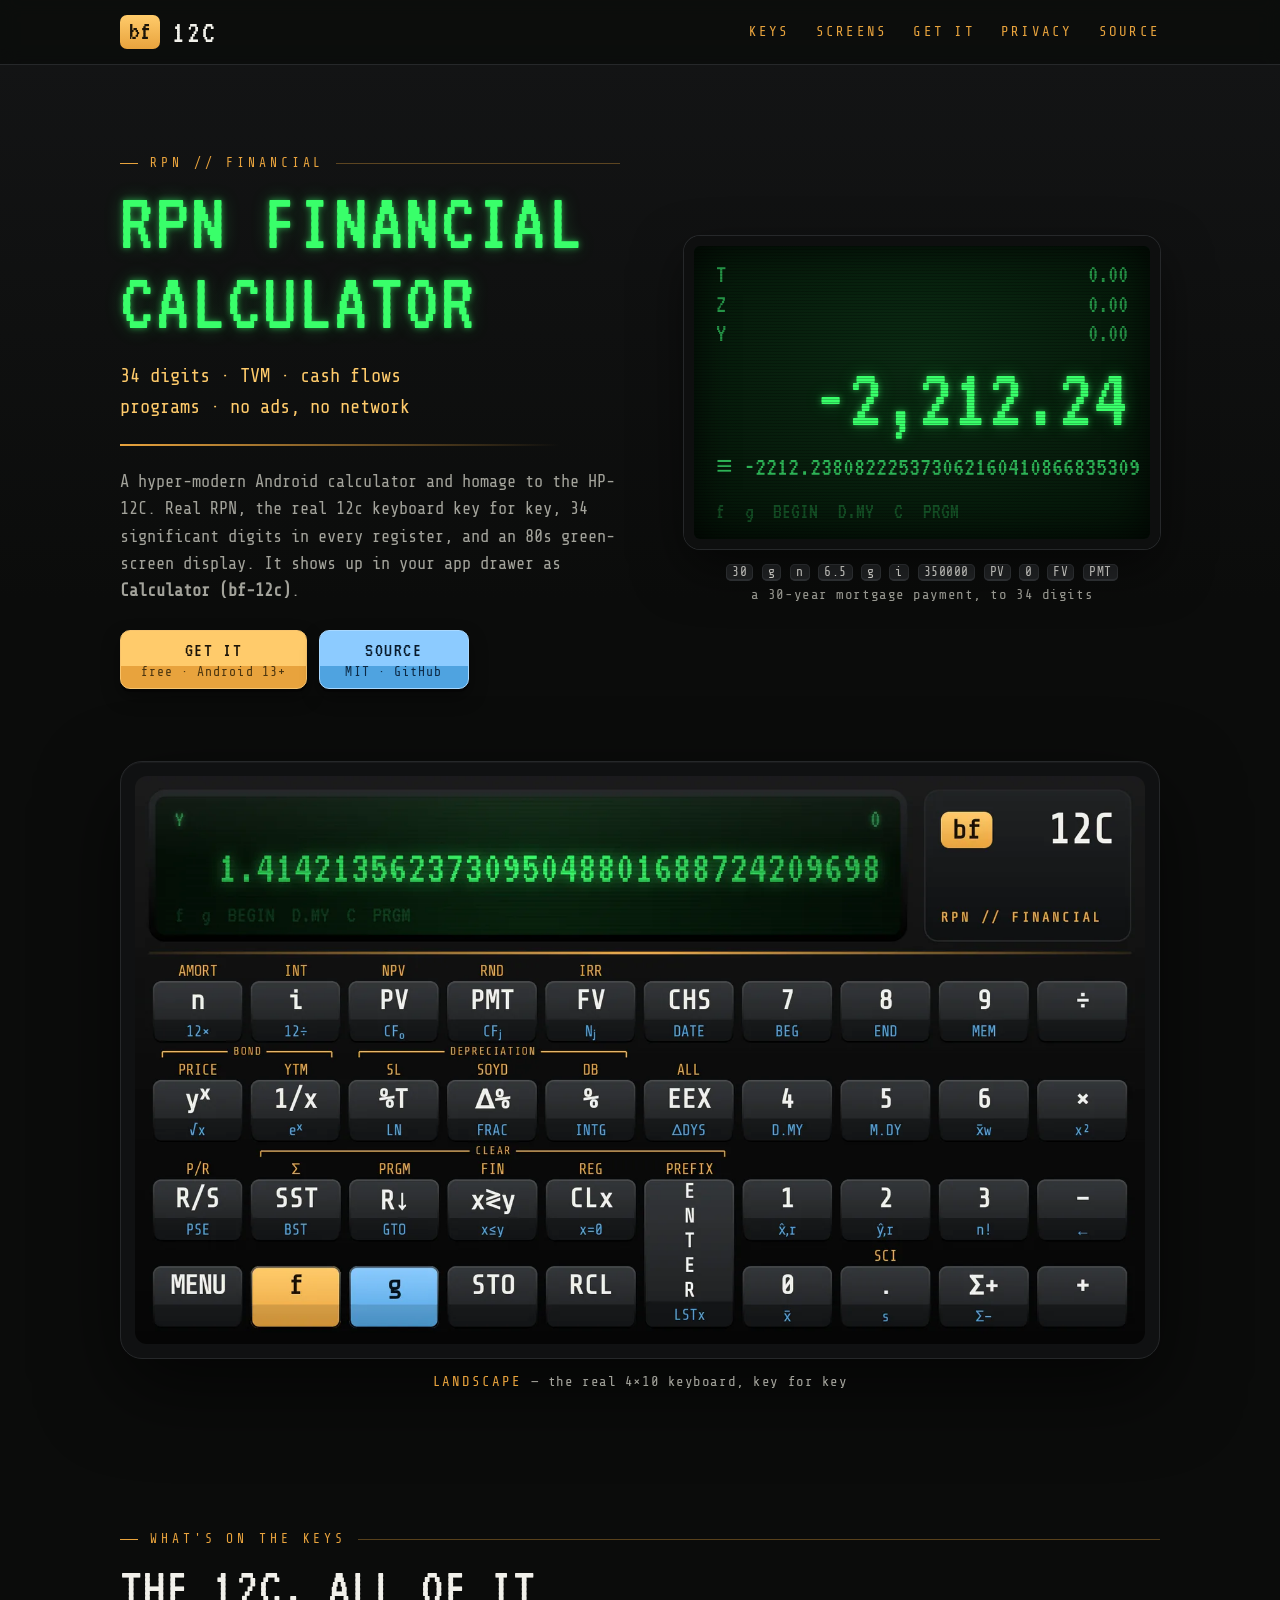
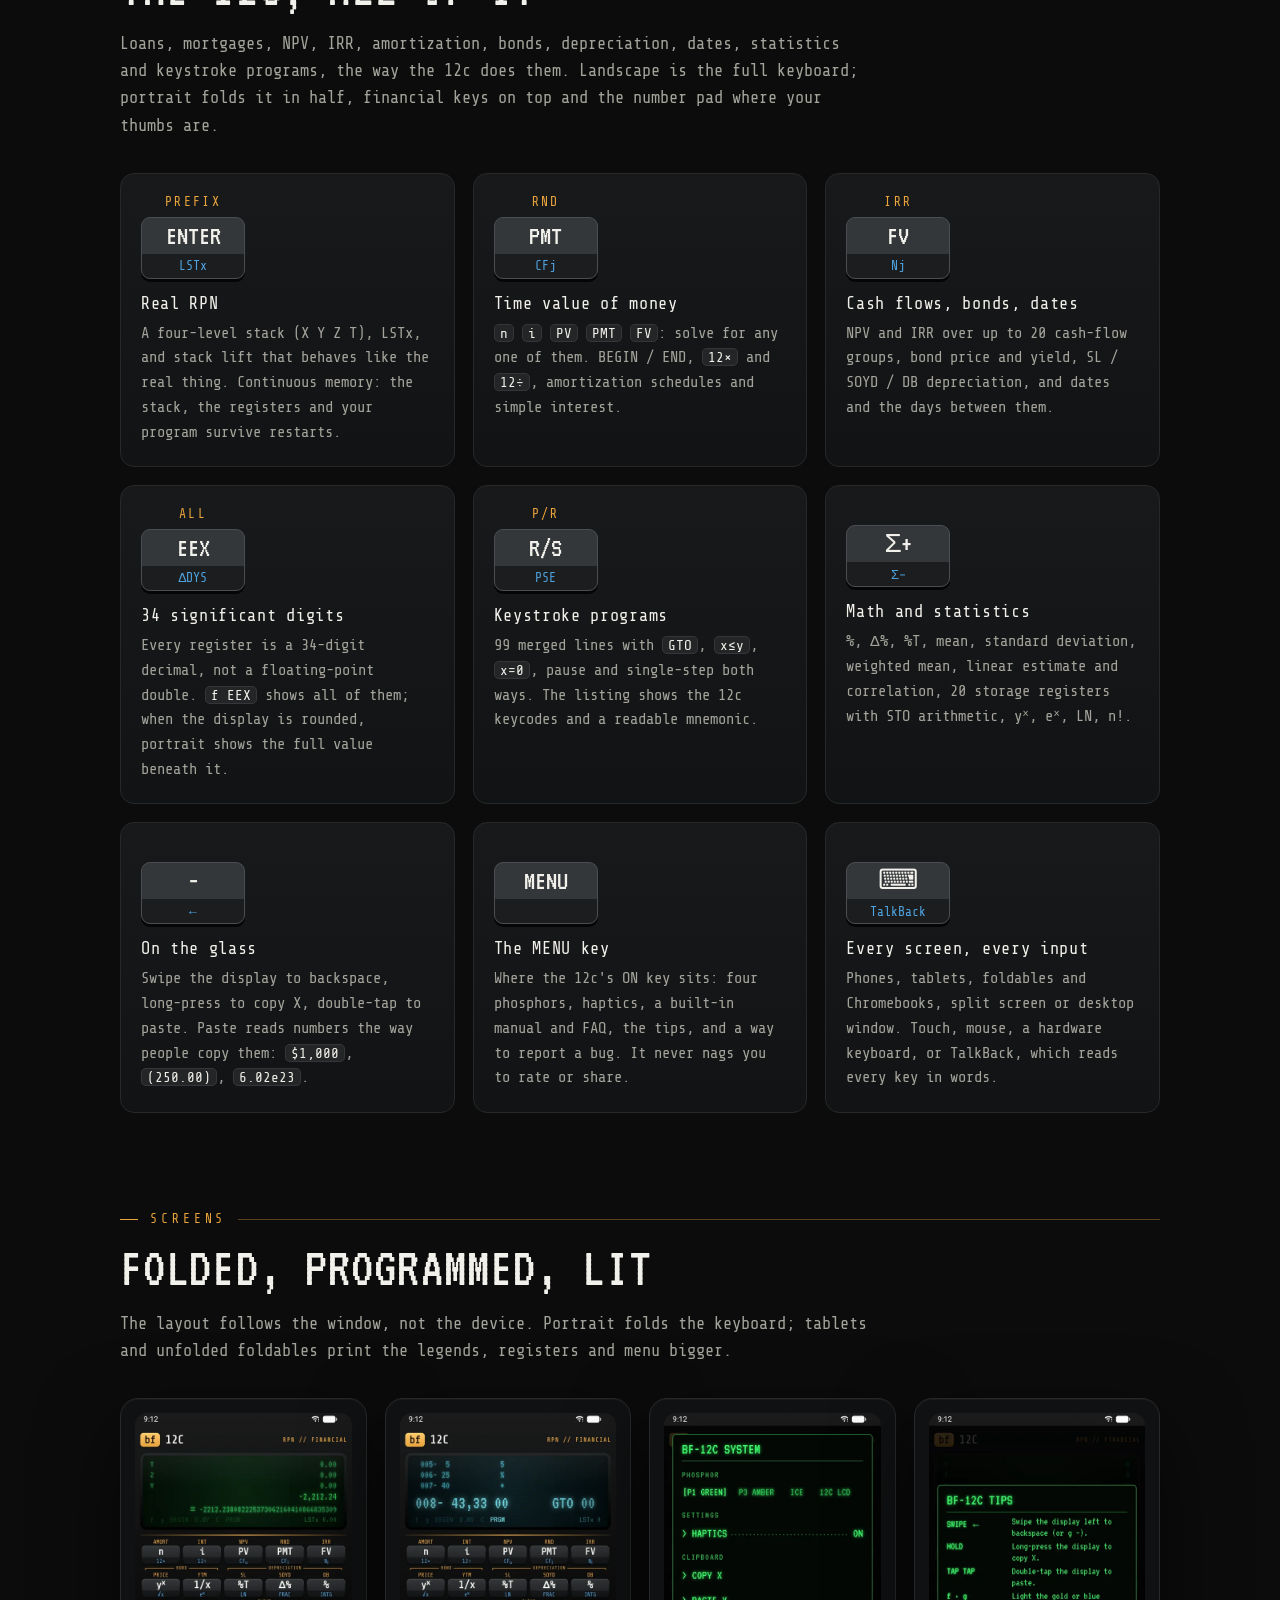
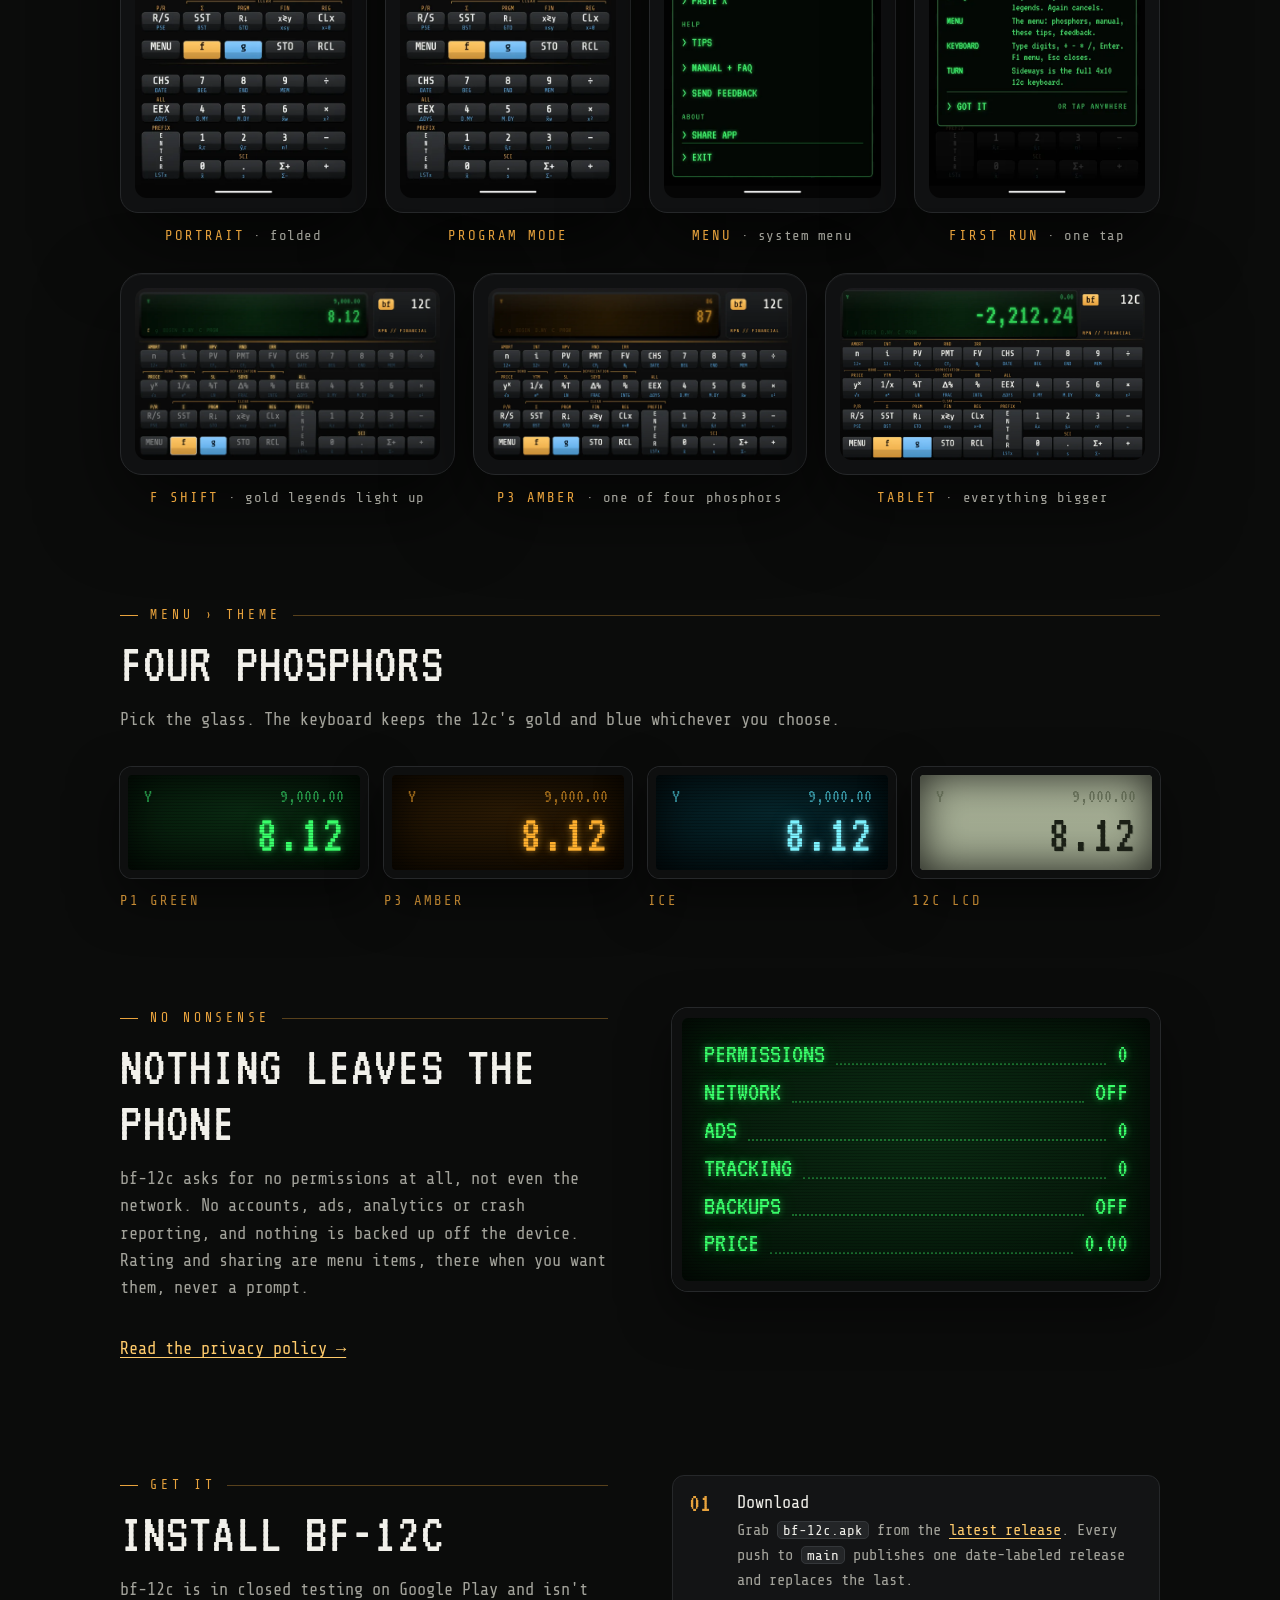
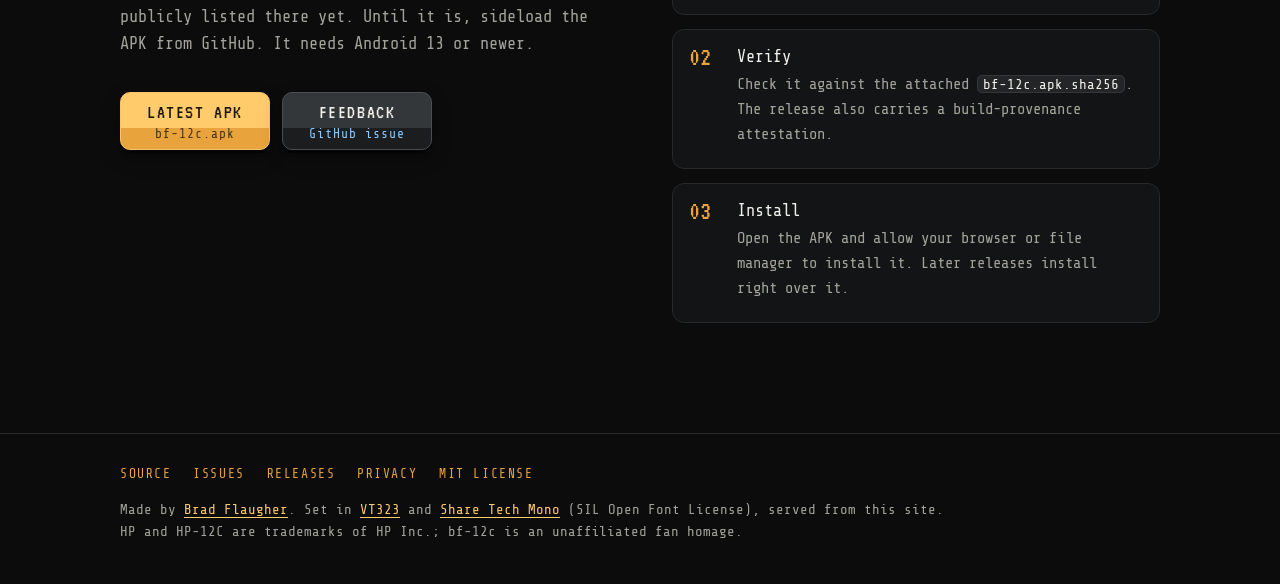
==== site/index.html @ fc192063 "Publish bf-12c's own website and privacy policy on GitHub Pages site/ is a static product page for b" ====
<!DOCTYPE html>
<html lang="en">
<head>
  <meta charset="utf-8">
  <meta name="viewport" content="width=device-width, initial-scale=1, viewport-fit=cover">
  <title>bf-12c — an RPN financial calculator for Android</title>
  <meta name="description" content="bf-12c is an RPN financial calculator for Android and a homage to the HP-12C: the real 12c keyboard, 34 significant digits and a green-screen display. Free, no ads, no network, no permissions.">
  <meta name="theme-color" content="#0b0c0b">
  <meta name="color-scheme" content="dark">
  <link rel="canonical" href="https://bradflaugher.github.io/bf-12c/">
  <meta property="og:type" content="website">
  <meta property="og:title" content="bf-12c — RPN financial calculator">
  <meta property="og:description" content="The real 12c keyboard, 34 significant digits and a green-screen display. No ads, no network, no permissions.">
  <meta property="og:url" content="https://bradflaugher.github.io/bf-12c/">
  <meta property="og:image" content="https://bradflaugher.github.io/bf-12c/img/og.png">
  <meta property="og:image:width" content="1024">
  <meta property="og:image:height" content="500">
  <meta name="twitter:card" content="summary_large_image">
  <link rel="icon" href="favicon.ico" sizes="any">
  <link rel="icon" type="image/png" sizes="192x192" href="img/icon-192.png">
  <link rel="apple-touch-icon" href="apple-touch-icon.png">
  <link rel="preload" href="fonts/vt323.woff2" as="font" type="font/woff2" crossorigin>
  <link rel="stylesheet" href="style.css">
</head>
<body>
  <a class="skip" href="#main">Skip to content</a>

  <header class="top">
    <div class="wrap">
      <a class="brand" href="./" aria-label="bf-12c home"><span class="bf">bf</span><span class="model">12C</span></a>
      <nav aria-label="Site">
        <a class="opt" href="#keys">Keys</a>
        <a class="opt" href="#screens">Screens</a>
        <a href="#get">Get it</a>
        <a href="privacy/">Privacy</a>
        <a href="https://github.com/bradflaugher/bf-12c">Source</a>
      </nav>
    </div>
  </header>

  <main id="main">
    <div class="hero">
      <div class="wrap grid">
        <div>
          <p class="eyebrow">RPN // Financial</p>
          <h1 class="glow">RPN financial calculator</h1>
          <p class="sub">34 digits · TVM · cash flows<br>programs · no ads, no network</p>
          <hr class="rule">
          <p class="lede">A hyper-modern Android calculator and homage to the HP-12C. Real RPN, the real 12c keyboard key for key, 34 significant digits in every register, and an 80s green-screen display. It shows up in your app drawer as <strong>Calculator (bf-12c)</strong>.</p>
          <div class="keys">
            <a class="key f" href="#get">GET IT<small>free · Android 13+</small></a>
            <a class="key g" href="https://github.com/bradflaugher/bf-12c">SOURCE<small>MIT · GitHub</small></a>
          </div>
        </div>

        <figure>
          <div class="crt" role="img" aria-label="The bf-12c display after a 30-year mortgage payment: X is minus 2,212.24, with all 34 digits shown beneath it">
            <div class="reg"><span>T</span><span>0.00</span></div>
            <div class="reg"><span>Z</span><span>0.00</span></div>
            <div class="reg"><span>Y</span><span>0.00</span></div>
            <div class="x glow">-2,212.24</div>
            <div class="full">≡ -2212.238082225373062160410866835309</div>
            <div class="ann" aria-hidden="true"><span>f</span><span>g</span><span>BEGIN</span><span>D.MY</span><span>C</span><span>PRGM</span></div>
          </div>
          <figcaption><kbd>30</kbd> <kbd>g</kbd> <kbd>n</kbd> <kbd>6.5</kbd> <kbd>g</kbd> <kbd>i</kbd> <kbd>350000</kbd> <kbd>PV</kbd> <kbd>0</kbd> <kbd>FV</kbd> <kbd>PMT</kbd><br>a 30-year mortgage payment, to 34 digits</figcaption>
        </figure>
      </div>

      <div class="wrap">
        <figure class="showcase" style="margin-top: clamp(40px, 6vw, 72px)">
          <div class="device"><img src="img/landscape.webp" width="1600" height="900" alt="bf-12c in landscape: the green-screen display showing the square root of 2 to 34 digits above the full 4 by 10 keyboard, gold f legends above the keys and blue g legends below"></div>
          <figcaption><b>Landscape</b> — the real 4×10 keyboard, key for key</figcaption>
        </figure>
      </div>
    </div>

    <section id="keys">
      <div class="wrap">
        <p class="eyebrow">What's on the keys</p>
        <h2>The 12c, all of it</h2>
        <p class="intro">Loans, mortgages, NPV, IRR, amortization, bonds, depreciation, dates, statistics and keystroke programs, the way the 12c does them. Landscape is the full keyboard; portrait folds it in half, financial keys on top and the number pad where your thumbs are.</p>

        <div class="features">
          <article class="feature">
            <div class="legend" aria-hidden="true">PREFIX</div>
            <div class="cap" aria-hidden="true"><span>ENTER</span><i>LSTx</i></div>
            <h3>Real RPN</h3>
            <p>A four-level stack (X Y Z T), LSTx, and stack lift that behaves like the real thing. Continuous memory: the stack, the registers and your program survive restarts.</p>
          </article>
          <article class="feature">
            <div class="legend" aria-hidden="true">RND</div>
            <div class="cap" aria-hidden="true"><span>PMT</span><i>CFj</i></div>
            <h3>Time value of money</h3>
            <p><code>n</code> <code>i</code> <code>PV</code> <code>PMT</code> <code>FV</code>: solve for any one of them. BEGIN / END, <code>12×</code> and <code>12÷</code>, amortization schedules and simple interest.</p>
          </article>
          <article class="feature">
            <div class="legend" aria-hidden="true">IRR</div>
            <div class="cap" aria-hidden="true"><span>FV</span><i>Nj</i></div>
            <h3>Cash flows, bonds, dates</h3>
            <p>NPV and IRR over up to 20 cash-flow groups, bond price and yield, SL / SOYD / DB depreciation, and dates and the days between them.</p>
          </article>
          <article class="feature">
            <div class="legend" aria-hidden="true">ALL</div>
            <div class="cap" aria-hidden="true"><span>EEX</span><i>ΔDYS</i></div>
            <h3>34 significant digits</h3>
            <p>Every register is a 34-digit decimal, not a floating-point double. <code>f EEX</code> shows all of them; when the display is rounded, portrait shows the full value beneath it.</p>
          </article>
          <article class="feature">
            <div class="legend" aria-hidden="true">P/R</div>
            <div class="cap" aria-hidden="true"><span>R/S</span><i>PSE</i></div>
            <h3>Keystroke programs</h3>
            <p>99 merged lines with <code>GTO</code>, <code>x≤y</code>, <code>x=0</code>, pause and single-step both ways. The listing shows the 12c keycodes and a readable mnemonic.</p>
          </article>
          <article class="feature">
            <div class="legend" aria-hidden="true"></div>
            <div class="cap" aria-hidden="true"><span>Σ+</span><i>Σ−</i></div>
            <h3>Math and statistics</h3>
            <p>%, Δ%, %T, mean, standard deviation, weighted mean, linear estimate and correlation, 20 storage registers with STO arithmetic, yˣ, eˣ, LN, n!.</p>
          </article>
          <article class="feature">
            <div class="legend" aria-hidden="true"></div>
            <div class="cap" aria-hidden="true"><span>−</span><i>←</i></div>
            <h3>On the glass</h3>
            <p>Swipe the display to backspace, long-press to copy X, double-tap to paste. Paste reads numbers the way people copy them: <code>$1,000</code>, <code>(250.00)</code>, <code>6.02e23</code>.</p>
          </article>
          <article class="feature">
            <div class="legend" aria-hidden="true"></div>
            <div class="cap" aria-hidden="true"><span>MENU</span><i></i></div>
            <h3>The MENU key</h3>
            <p>Where the 12c's ON key sits: four phosphors, haptics, a built-in manual and FAQ, the tips, and a way to report a bug. It never nags you to rate or share.</p>
          </article>
          <article class="feature">
            <div class="legend" aria-hidden="true"></div>
            <div class="cap" aria-hidden="true"><span>⌨</span><i>TalkBack</i></div>
            <h3>Every screen, every input</h3>
            <p>Phones, tablets, foldables and Chromebooks, split screen or desktop window. Touch, mouse, a hardware keyboard, or TalkBack, which reads every key in words.</p>
          </article>
        </div>
      </div>
    </section>

    <section id="screens">
      <div class="wrap">
        <p class="eyebrow">Screens</p>
        <h2>Folded, programmed, lit</h2>
        <p class="intro">The layout follows the window, not the device. Portrait folds the keyboard; tablets and unfolded foldables print the legends, registers and menu bigger.</p>
        <div class="tall">
          <figure><div class="device"><img src="img/portrait.webp" width="540" height="960" loading="lazy" alt="Portrait layout: the stack above, financial keys on top and the number pad at the bottom"></div><figcaption><b>Portrait</b> · folded</figcaption></figure>
          <figure><div class="device"><img src="img/program.webp" width="540" height="960" loading="lazy" alt="Program mode listing keycodes beside readable mnemonics"></div><figcaption><b>Program mode</b></figcaption></figure>
          <figure><div class="device"><img src="img/menu.webp" width="540" height="960" loading="lazy" alt="The green-screen system menu with phosphor themes, haptics, manual and links"></div><figcaption><b>MENU</b> · system menu</figcaption></figure>
          <figure><div class="device"><img src="img/tips.webp" width="540" height="960" loading="lazy" alt="First-run tips: one screen, dismissed with a tap"></div><figcaption><b>First run</b> · one tap</figcaption></figure>
        </div>
        <div class="wide">
          <figure><div class="device"><img src="img/f-shift.webp" width="1280" height="720" loading="lazy" alt="Landscape with the f shift active: gold legends light up"></div><figcaption><b>f shift</b> · gold legends light up</figcaption></figure>
          <figure><div class="device"><img src="img/amber.webp" width="1280" height="720" loading="lazy" alt="Landscape in the P3 amber phosphor"></div><figcaption><b>P3 amber</b> · one of four phosphors</figcaption></figure>
          <figure><div class="device"><img src="img/tablet.webp" width="1600" height="900" loading="lazy" alt="A 10-inch tablet in landscape with bigger legends, registers and menu"></div><figcaption><b>Tablet</b> · everything bigger</figcaption></figure>
        </div>
      </div>
    </section>

    <section id="phosphors">
      <div class="wrap">
        <p class="eyebrow">MENU › Theme</p>
        <h2>Four phosphors</h2>
        <p class="intro">Pick the glass. The keyboard keeps the 12c's gold and blue whichever you choose.</p>
        <div class="phosphors">
          <figure class="phosphor"><div class="crt" aria-hidden="true"><div class="reg"><span>Y</span><span>9,000.00</span></div><div class="x glow">8.12</div></div><figcaption><b>P1 green</b></figcaption></figure>
          <figure class="phosphor amber"><div class="crt" aria-hidden="true"><div class="reg"><span>Y</span><span>9,000.00</span></div><div class="x glow">8.12</div></div><figcaption><b>P3 amber</b></figcaption></figure>
          <figure class="phosphor ice"><div class="crt" aria-hidden="true"><div class="reg"><span>Y</span><span>9,000.00</span></div><div class="x glow">8.12</div></div><figcaption><b>Ice</b></figcaption></figure>
          <figure class="phosphor lcd"><div class="crt" aria-hidden="true"><div class="reg"><span>Y</span><span>9,000.00</span></div><div class="x glow">8.12</div></div><figcaption><b>12C LCD</b></figcaption></figure>
        </div>
      </div>
    </section>

    <section id="nonsense">
      <div class="wrap split">
        <div>
          <p class="eyebrow">No nonsense</p>
          <h2>Nothing leaves the phone</h2>
          <p class="intro">bf-12c asks for no permissions at all, not even the network. No accounts, ads, analytics or crash reporting, and nothing is backed up off the device. Rating and sharing are menu items, there when you want them, never a prompt.</p>
          <p><a href="privacy/">Read the privacy policy →</a></p>
        </div>
        <div class="crt readout glow" role="img" aria-label="Permissions: none. Network: none. Ads: none. Tracking: none. Backups: none. Price: free.">
          <ul aria-hidden="true">
            <li><span>PERMISSIONS</span><span class="ok">0</span></li>
            <li><span>NETWORK</span><span class="ok">OFF</span></li>
            <li><span>ADS</span><span class="ok">0</span></li>
            <li><span>TRACKING</span><span class="ok">0</span></li>
            <li><span>BACKUPS</span><span class="ok">OFF</span></li>
            <li><span>PRICE</span><span class="ok">0.00</span></li>
          </ul>
        </div>
      </div>
    </section>

    <section id="get">
      <div class="wrap split">
        <div>
          <p class="eyebrow">Get it</p>
          <h2>Install bf-12c</h2>
          <p class="intro">bf-12c is in closed testing on Google Play and isn't publicly listed there yet. Until it is, sideload the APK from GitHub. It needs Android 13 or newer.</p>
          <div class="keys">
            <a class="key f" href="https://github.com/bradflaugher/bf-12c/releases/latest">LATEST APK<small>bf-12c.apk</small></a>
            <a class="key" href="https://github.com/bradflaugher/bf-12c/issues/new">FEEDBACK<small>GitHub issue</small></a>
          </div>
        </div>
        <ol class="steps">
          <li><h3>Download</h3><p>Grab <code>bf-12c.apk</code> from the <a href="https://github.com/bradflaugher/bf-12c/releases/latest">latest release</a>. Every push to <code>main</code> publishes one date-labeled release and replaces the last.</p></li>
          <li><h3>Verify</h3><p>Check it against the attached <code>bf-12c.apk.sha256</code>. The release also carries a build-provenance attestation.</p></li>
          <li><h3>Install</h3><p>Open the APK and allow your browser or file manager to install it. Later releases install right over it.</p></li>
        </ol>
      </div>
    </section>
  </main>

  <footer class="foot">
    <div class="wrap">
      <nav aria-label="Footer">
        <a href="https://github.com/bradflaugher/bf-12c">Source</a>
        <a href="https://github.com/bradflaugher/bf-12c/issues">Issues</a>
        <a href="https://github.com/bradflaugher/bf-12c/releases/latest">Releases</a>
        <a href="privacy/">Privacy</a>
        <a href="https://github.com/bradflaugher/bf-12c/blob/main/LICENSE">MIT license</a>
      </nav>
      <p>Made by <a href="https://bradflaugher.com">Brad Flaugher</a>. Set in <a href="https://fonts.google.com/specimen/VT323">VT323</a> and <a href="https://fonts.google.com/specimen/Share+Tech+Mono">Share Tech Mono</a> (SIL Open Font License), served from this site. HP and HP-12C are trademarks of HP Inc.; bf-12c is an unaffiliated fan homage.</p>
    </div>
  </footer>
</body>
</html>
---- site/style.css ----
/* bf-12c site. The app's own palette (app/src/main/java/.../ui/Theme.kt) and
   fonts (VT323 for the CRT, Share Tech Mono for everything else), self-hosted:
   the site makes no third-party requests, like the app. */

@font-face {
  font-family: "VT323";
  src: url("fonts/vt323.woff2") format("woff2");
  font-display: swap;
}
@font-face {
  font-family: "Share Tech Mono";
  src: url("fonts/share_tech_mono.woff2") format("woff2");
  font-display: swap;
}

:root {
  color-scheme: dark;
  --bezel: #0b0c0b;
  --bezel-edge: #26282a;
  --face: #151617;
  --gold: #e8a33d;
  --gold-hi: #ffcb6b;
  --blue: #4fa3e0;
  --blue-hi: #8ccbff;
  --key-top: #34373a;
  --key-bottom: #1b1d1f;
  --key-edge: #4a4e52;
  --label: #f1f0ea;
  --muted: #a3a39b;
  --ink: #39ff6a;
  --dim: #2db356;
  --glass: #030d05;
  --crt: "VT323", ui-monospace, monospace;
  --mono: "Share Tech Mono", ui-monospace, "Cascadia Mono", Menlo, Consolas, monospace;
  --wrap: 1120px;
  --gutter: clamp(16px, 4vw, 40px);
}

* { box-sizing: border-box; }
html { -webkit-text-size-adjust: 100%; scroll-behavior: smooth; }
@media (prefers-reduced-motion: reduce) { html { scroll-behavior: auto; } }

body {
  margin: 0;
  min-height: 100vh;
  background:
    radial-gradient(1200px 600px at 70% -10%, #1e2021 0%, transparent 70%),
    linear-gradient(#141516, var(--bezel) 600px);
  background-color: var(--bezel);
  color: var(--label);
  font: 17px/1.6 var(--mono);
  overflow-x: hidden;
}

a { color: var(--gold-hi); text-underline-offset: 3px; }
a:hover { color: var(--label); }
:focus-visible { outline: 2px solid var(--blue-hi); outline-offset: 3px; border-radius: 4px; }
img { max-width: 100%; height: auto; display: block; }
p { margin: 0 0 1em; }

.skip {
  position: absolute; left: -9999px; top: 8px; z-index: 10;
  background: var(--gold); color: var(--bezel); padding: 8px 14px; border-radius: 6px;
}
.skip:focus { left: 8px; }

.wrap { max-width: var(--wrap); margin: 0 auto; padding: 0 var(--gutter); }

/* ── Header: the brand plate from the app's top-right corner ───────────── */

.top {
  border-bottom: 1px solid var(--bezel-edge);
  background: rgb(11 12 11 / 0.85);
  position: sticky; top: 0; z-index: 5;
  backdrop-filter: blur(8px);
}
.top .wrap { display: flex; align-items: center; justify-content: space-between; gap: 16px; min-height: 64px; }
.brand { display: inline-flex; align-items: center; gap: 12px; text-decoration: none; color: var(--label); }
.brand .bf {
  font: 28px/1 var(--crt);
  background: linear-gradient(var(--gold-hi), var(--gold));
  color: #1b1408; padding: 2px 9px 4px; border-radius: 7px;
}
.brand .model { font: 32px/1 var(--crt); letter-spacing: 0.06em; }
.top nav { display: flex; gap: clamp(12px, 2.4vw, 26px); flex-wrap: wrap; justify-content: flex-end; }
.top nav a {
  color: var(--gold); text-decoration: none; font-size: 14px;
  letter-spacing: 0.16em; text-transform: uppercase;
}
.top nav a:hover, .top nav a[aria-current] { color: var(--gold-hi); }
@media (max-width: 640px) { .top nav .opt { display: none; } }

/* ── The CRT ────────────────────────────────────────────────────────────── */

.crt {
  position: relative;
  background:
    radial-gradient(120% 140% at 50% 40%, #0a2a12 0%, var(--glass) 75%);
  border: 10px solid #0e0f0f;
  box-shadow: 0 0 0 1px var(--bezel-edge), inset 0 0 40px rgb(0 0 0 / 0.8), 0 20px 50px rgb(0 0 0 / 0.5);
  border-radius: 16px;
  color: var(--ink);
  font-family: var(--crt);
  padding: 14px 22px 10px;
  overflow: hidden;
}
.crt::after { /* scanlines */
  content: ""; position: absolute; inset: 0; pointer-events: none;
  background: repeating-linear-gradient(to bottom, rgb(0 0 0 / 0.22) 0 1px, transparent 1px 3px);
}
.glow { text-shadow: 0 0 6px rgb(57 255 106 / 0.55), 0 0 18px rgb(57 255 106 / 0.25); }
.crt .reg { display: flex; justify-content: space-between; color: var(--dim); font-size: 26px; line-height: 1.15; opacity: 0.8; }
.crt .x { text-align: right; font-size: clamp(44px, 9vw, 88px); line-height: 1; margin: 6px 0 2px; }
.crt .full { text-align: right; font-size: clamp(13px, 2.9vw, 28px); color: var(--dim); white-space: nowrap; }
.crt .ann { display: flex; gap: 0.9em; font-size: 22px; color: var(--dim); opacity: 0.35; margin-top: 4px; }
.crt .ann .on { opacity: 1; color: var(--ink); }

/* ── Hero ──────────────────────────────────────────────────────────────── */

.hero { padding: clamp(36px, 7vw, 88px) 0 40px; }
.hero .grid { display: grid; grid-template-columns: 1.05fr 1fr; gap: clamp(28px, 5vw, 64px); align-items: center; }
@media (max-width: 860px) { .hero .grid { grid-template-columns: 1fr; } }
.hero h1 {
  font: clamp(48px, 8vw, 84px)/0.95 var(--crt);
  color: var(--ink); margin: 0 0 18px; letter-spacing: 0.02em; text-transform: uppercase;
}
.hero .sub { color: var(--gold-hi); font-size: clamp(16px, 2vw, 19px); margin-bottom: 8px; }
.hero .lede { color: var(--muted); max-width: 36em; }
.rule { height: 2px; border: 0; margin: 22px 0; background: linear-gradient(90deg, var(--gold), transparent); max-width: 440px; }

/* Buttons are keys: gold f, blue g, plain black. */
.keys { display: flex; flex-wrap: wrap; gap: 12px; margin-top: 26px; }
.key {
  display: inline-flex; flex-direction: column; align-items: center; justify-content: center;
  min-width: 150px; min-height: 52px; padding: 8px 20px;
  border-radius: 10px; border: 1px solid var(--key-edge);
  background: linear-gradient(var(--key-top) 0 62%, var(--key-bottom) 62%);
  color: var(--label); text-decoration: none; font: 20px/1.1 var(--crt); letter-spacing: 0.08em;
  box-shadow: 0 3px 0 #050505, 0 8px 18px rgb(0 0 0 / 0.4);
  transition: transform 0.06s, box-shadow 0.06s;
}
.key small { font: 13px/1.2 var(--mono); letter-spacing: 0.08em; color: var(--blue-hi); margin-top: 3px; }
.key:hover { color: var(--label); filter: brightness(1.12); }
.key:active { transform: translateY(2px); box-shadow: 0 1px 0 #050505, 0 3px 8px rgb(0 0 0 / 0.4); }
.key.f { background: linear-gradient(var(--gold-hi) 0 62%, var(--gold) 62%); color: #1b1408; border-color: #f7c46e; }
.key.f small { color: #4a3510; }
.key.g { background: linear-gradient(var(--blue-hi) 0 62%, var(--blue) 62%); color: #08192a; border-color: #a8d8ff; }
.key.g small { color: #0d2a45; }

/* ── Device frame ──────────────────────────────────────────────────────── */

.device {
  background: #101112; border: 1px solid var(--bezel-edge); border-radius: 22px;
  padding: clamp(8px, 1.2vw, 14px);
  box-shadow: 0 30px 80px rgb(0 0 0 / 0.6), inset 0 1px 0 rgb(255 255 255 / 0.04);
}
.device img { border-radius: 12px; }
.showcase { margin: 8px 0 0; }
.showcase figcaption, figure figcaption {
  font-size: 14px; color: var(--muted); text-align: center; margin-top: 12px; letter-spacing: 0.04em;
}
figcaption b { color: var(--gold); font-weight: normal; text-transform: uppercase; letter-spacing: 0.14em; }

/* ── Sections ──────────────────────────────────────────────────────────── */

section { padding: clamp(48px, 8vw, 96px) 0 0; scroll-margin-top: 40px; }
.eyebrow {
  display: flex; align-items: center; gap: 12px;
  color: var(--gold); font-size: 13px; letter-spacing: 0.3em; text-transform: uppercase; margin: 0 0 10px;
}
.eyebrow::before, .eyebrow::after { content: ""; height: 1px; flex: 0 0 18px; background: var(--gold); }
.eyebrow::after { flex: 1; opacity: 0.35; }
h2 {
  font: clamp(36px, 5.5vw, 56px)/1 var(--crt); color: var(--label);
  margin: 0 0 14px; letter-spacing: 0.02em; text-transform: uppercase;
}
.intro { color: var(--muted); max-width: 44em; margin-bottom: 34px; }

/* Feature cards are 12c keys: gold f legend above, blue g legend on the key. */
.features { display: grid; grid-template-columns: repeat(auto-fill, minmax(min(100%, 300px), 1fr)); gap: 18px; }
.feature {
  background: linear-gradient(180deg, #18191a, #121314);
  border: 1px solid var(--bezel-edge); border-radius: 14px; padding: 18px 20px 6px;
}
.feature .legend { min-height: 1.3em; color: var(--gold); font-size: 13px; letter-spacing: 0.18em; text-transform: uppercase; text-align: center; width: 104px; margin-bottom: 4px; }
.feature .cap {
  width: 104px; height: 62px; border-radius: 9px; border: 1px solid var(--key-edge);
  background: linear-gradient(var(--key-top) 0 60%, var(--key-bottom) 60%);
  display: grid; grid-template-rows: 60% 40%; place-items: center; margin-bottom: 14px;
  box-shadow: 0 3px 0 #050505;
}
.feature .cap span { font: 28px/1 var(--crt); color: var(--label); }
.feature .cap i { font: 13px/1 var(--mono); font-style: normal; color: var(--blue); }
.feature h3 { font: 17px/1.3 var(--mono); color: var(--label); margin: 0 0 6px; letter-spacing: 0.04em; }
.feature p { color: var(--muted); font-size: 15.5px; }
code, kbd {
  font-family: var(--mono); font-size: 0.92em; color: var(--label);
  background: #232527; border: 1px solid #34373a; border-radius: 5px; padding: 0 5px;
}
kbd { border-bottom-width: 2px; }

/* ── Screens ───────────────────────────────────────────────────────────── */

.tall { display: grid; grid-template-columns: repeat(4, 1fr); gap: 18px; }
.wide { display: grid; grid-template-columns: repeat(3, 1fr); gap: 18px; margin-top: 26px; }
@media (max-width: 900px) {
  .tall { grid-template-columns: repeat(2, 1fr); }
  .wide { grid-template-columns: 1fr; }
}
figure { margin: 0; min-width: 0; }
.tall .device { border-radius: 18px; }

/* ── Phosphors ─────────────────────────────────────────────────────────── */

.phosphors { display: grid; grid-template-columns: repeat(4, 1fr); gap: 16px; }
@media (max-width: 760px) { .phosphors { grid-template-columns: repeat(2, 1fr); } }
.phosphor .crt { border-width: 8px; padding: 10px 16px 8px; border-radius: 12px; }
.phosphor .x { font-size: clamp(38px, 5vw, 54px); margin: 0; }
.phosphor .reg { font-size: 20px; }
.phosphor figcaption { text-align: left; }
.amber .crt { --ink: #ffb02e; --dim: #c08020; background: radial-gradient(120% 140% at 50% 40%, #2a1a05 0%, #100900 75%); }
.amber .glow { text-shadow: 0 0 6px rgb(255 176 46 / 0.55), 0 0 18px rgb(255 176 46 / 0.25); }
.ice .crt { --ink: #7df3ff; --dim: #45b5c5; background: radial-gradient(120% 140% at 50% 40%, #06262c 0%, #020b0e 75%); }
.ice .glow { text-shadow: 0 0 6px rgb(125 243 255 / 0.55), 0 0 18px rgb(125 243 255 / 0.25); }
.lcd .crt { --ink: #1b2016; --dim: #59624c; background: linear-gradient(#a7b096, #9da68d); }
.lcd .crt::after { display: none; }
.lcd .glow { text-shadow: 1px 1px 0 rgb(0 0 0 / 0.12); }
.phosphor .crt .x, .phosphor .crt .reg { color: var(--ink); }
.phosphor .crt .reg { color: var(--dim); }

/* ── Readout: the no-nonsense list ─────────────────────────────────────── */

.split { display: grid; grid-template-columns: 1fr 1fr; gap: clamp(28px, 5vw, 64px); align-items: start; }
@media (max-width: 860px) { .split { grid-template-columns: 1fr; } }
.readout { font-size: clamp(22px, 3.2vw, 28px); line-height: 1.35; padding: 18px 22px; }
.readout ul { list-style: none; margin: 0; padding: 0; }
.readout li { display: flex; gap: 0.4em; }
.readout li::after { content: ""; order: 1; flex: 1; border-bottom: 2px dotted rgb(57 255 106 / 0.35); margin-bottom: 0.32em; }
.readout li span:last-child { order: 2; }
.readout .ok { color: var(--ink); }

/* ── Install ───────────────────────────────────────────────────────────── */

.steps { counter-reset: step; list-style: none; padding: 0; margin: 0; display: grid; gap: 14px; }
.steps li {
  counter-increment: step; position: relative; padding: 16px 18px 6px 64px;
  background: #131415; border: 1px solid var(--bezel-edge); border-radius: 12px;
}
.steps li::before {
  content: counter(step, decimal-leading-zero);
  position: absolute; left: 16px; top: 13px; font: 28px/1 var(--crt); color: var(--gold);
}
.steps h3 { margin: 0 0 4px; font: 17px/1.3 var(--mono); }
.steps p { color: var(--muted); font-size: 15.5px; }

/* ── Footer ────────────────────────────────────────────────────────────── */

.foot {
  margin-top: clamp(56px, 9vw, 110px); border-top: 1px solid var(--bezel-edge);
  padding: 30px 0 40px; color: var(--muted); font-size: 14px;
}
.foot .wrap { display: grid; gap: 14px; }
.foot nav { display: flex; flex-wrap: wrap; gap: 8px 22px; }
.foot nav a { color: var(--gold); text-decoration: none; letter-spacing: 0.12em; text-transform: uppercase; font-size: 13px; }
.foot nav a:hover { color: var(--gold-hi); }
.foot p { margin: 0; max-width: 60em; }

/* ── Prose pages (privacy) ─────────────────────────────────────────────── */

.page { padding: clamp(36px, 6vw, 72px) 0 0; }
.page .wrap { max-width: 820px; }
.page h1 { font: clamp(44px, 7vw, 72px)/1 var(--crt); color: var(--ink); margin: 0 0 8px; text-transform: uppercase; }
.page .meta { color: var(--gold); font-size: 14px; letter-spacing: 0.14em; text-transform: uppercase; margin-bottom: 26px; }
.page h2 { font-size: clamp(28px, 4vw, 36px); color: var(--gold-hi); margin: 38px 0 10px; }
.page p, .page li { color: #d4d3cc; }
.page ul { padding-left: 1.2em; margin: 0 0 1em; }
.page li { margin-bottom: 8px; }
.page li::marker { color: var(--gold); }
.page strong { color: var(--gold-hi); font-weight: normal; }
.summary { margin: 4px 0 28px; }
.summary .x { font-size: clamp(30px, 6vw, 48px); text-align: left; }

.center { text-align: center; }
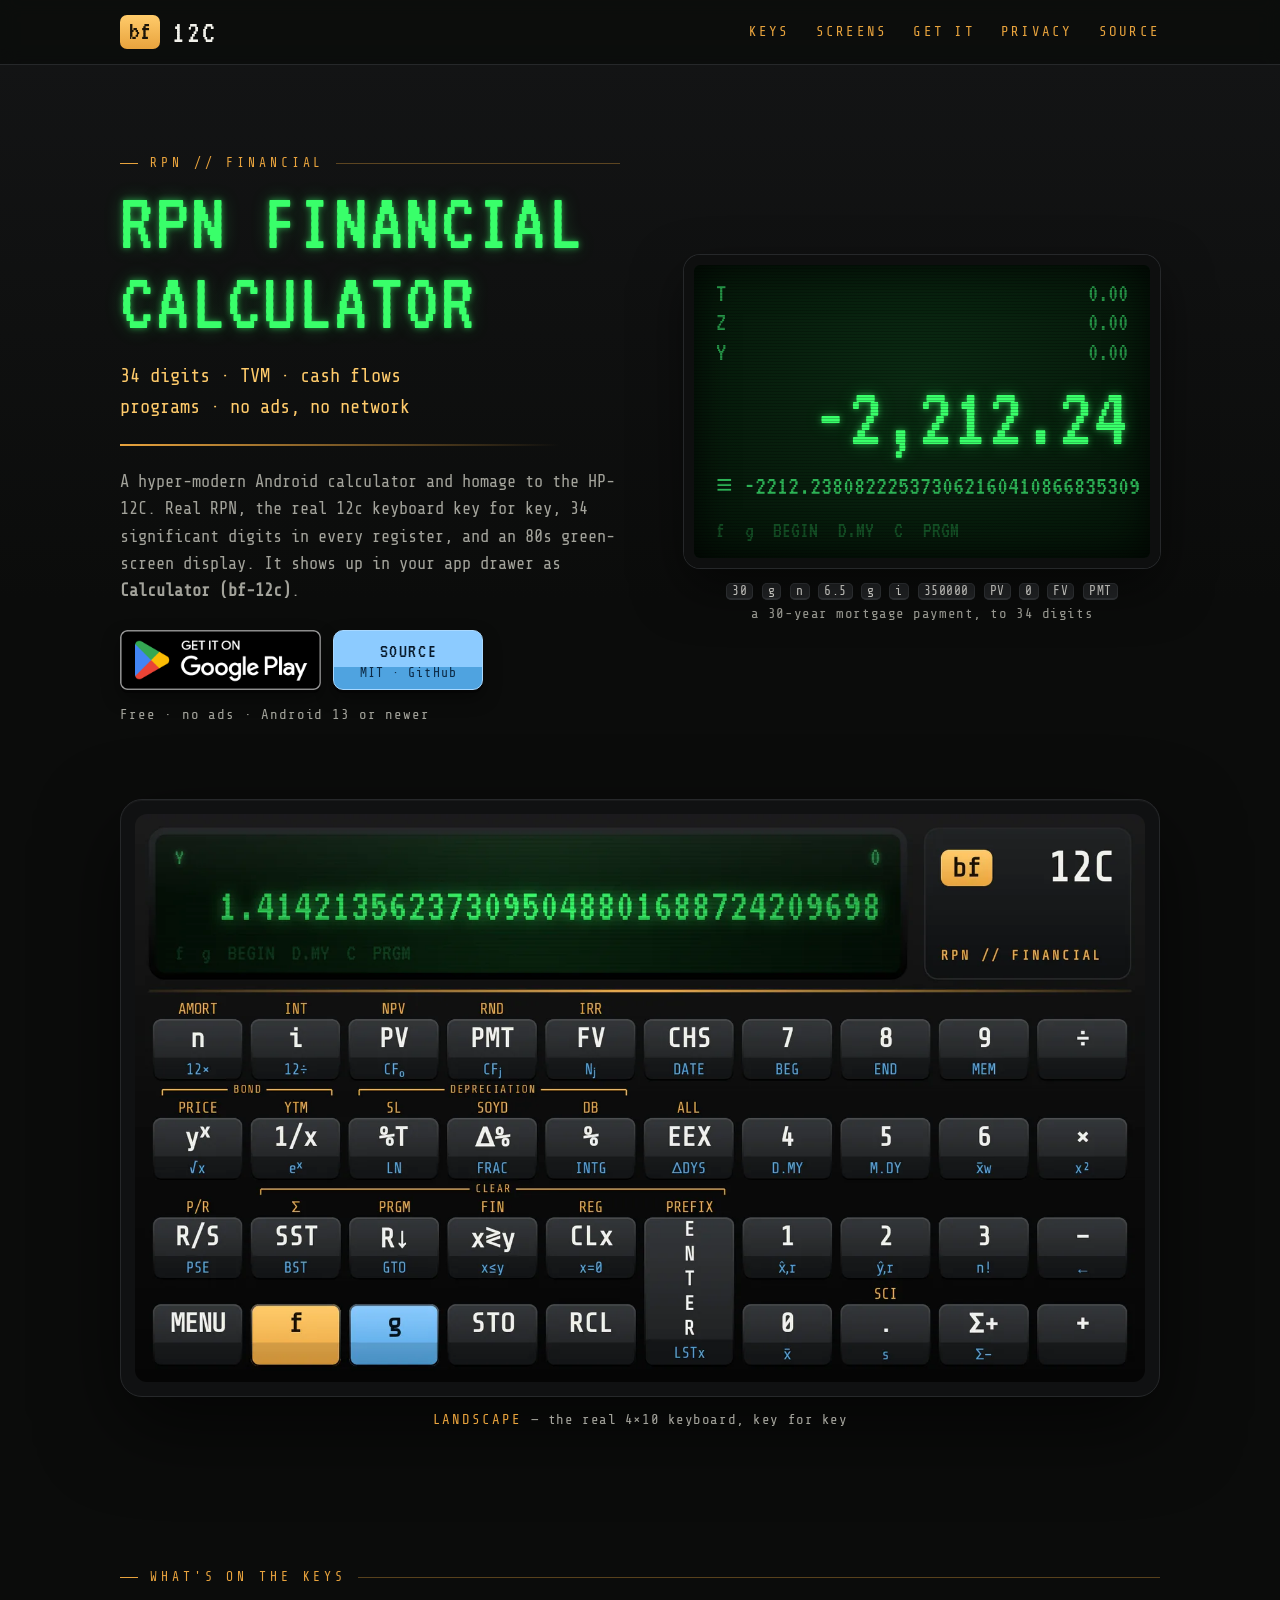
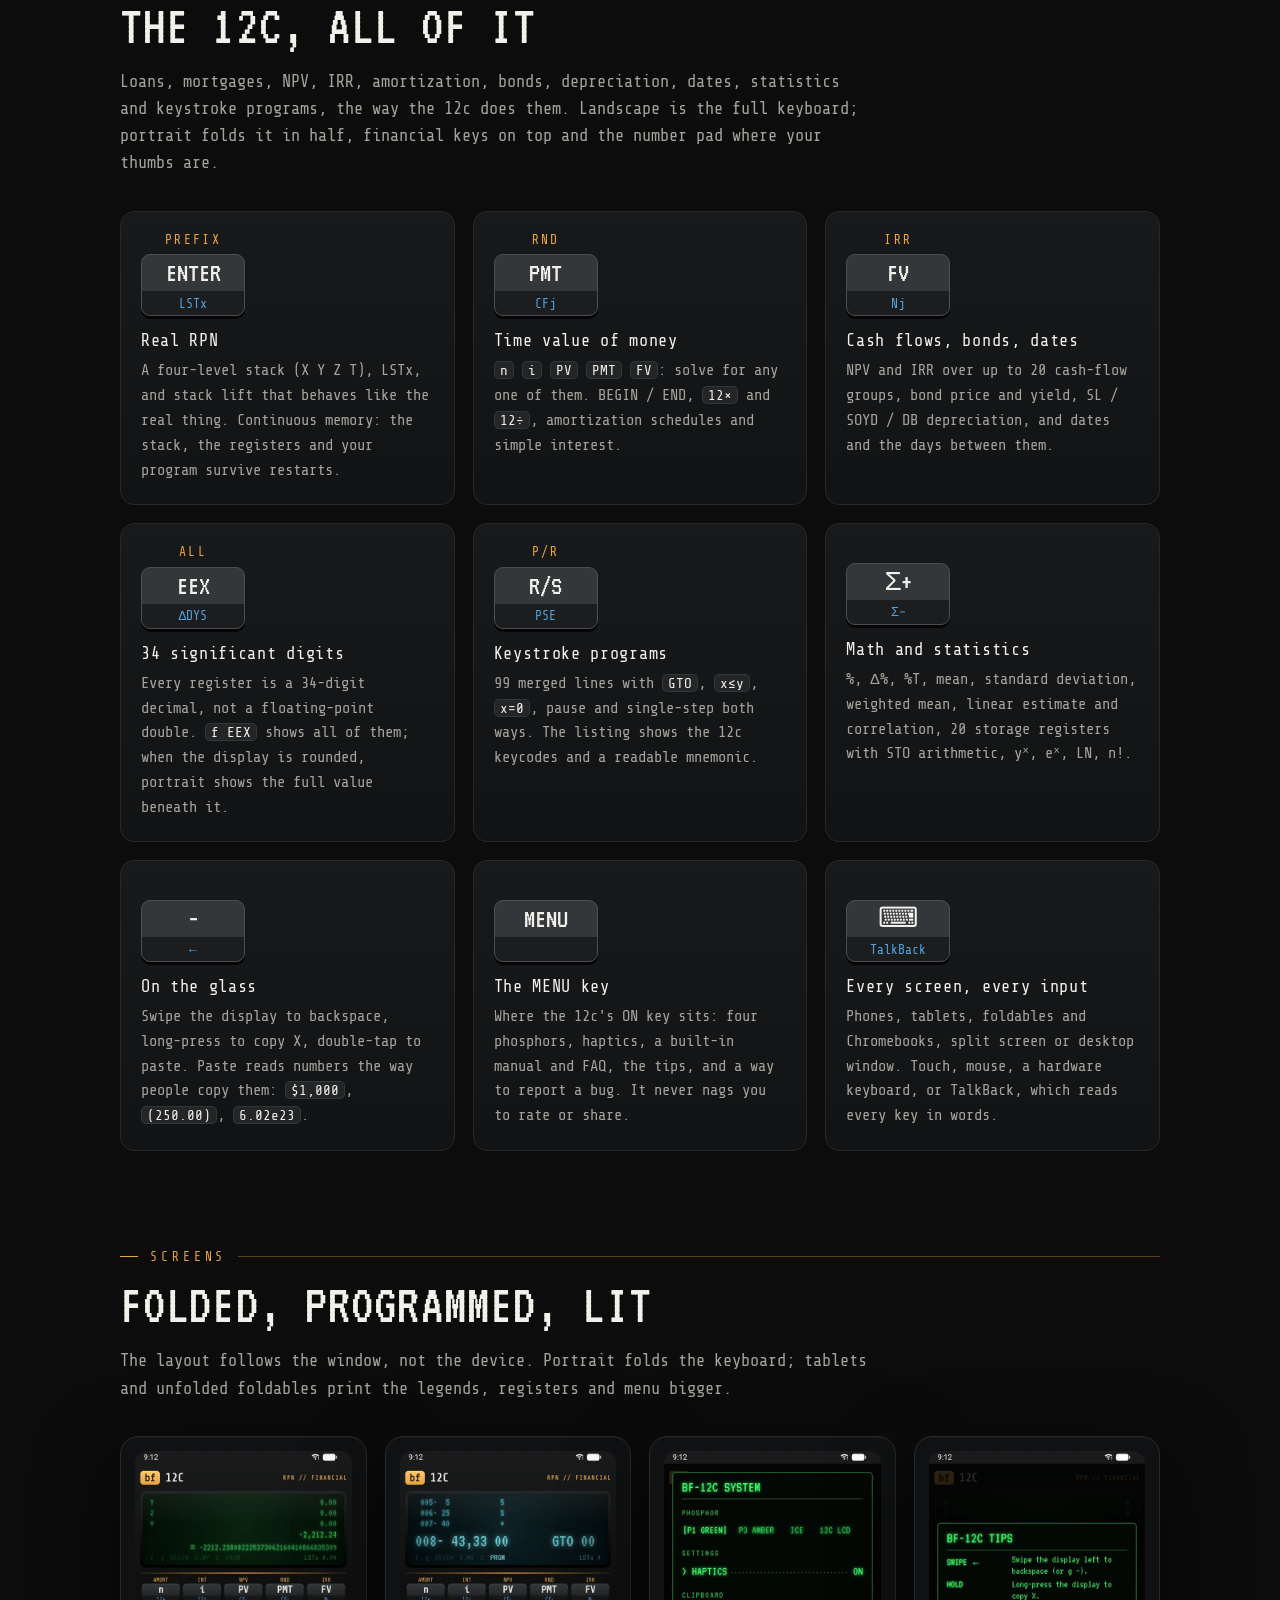
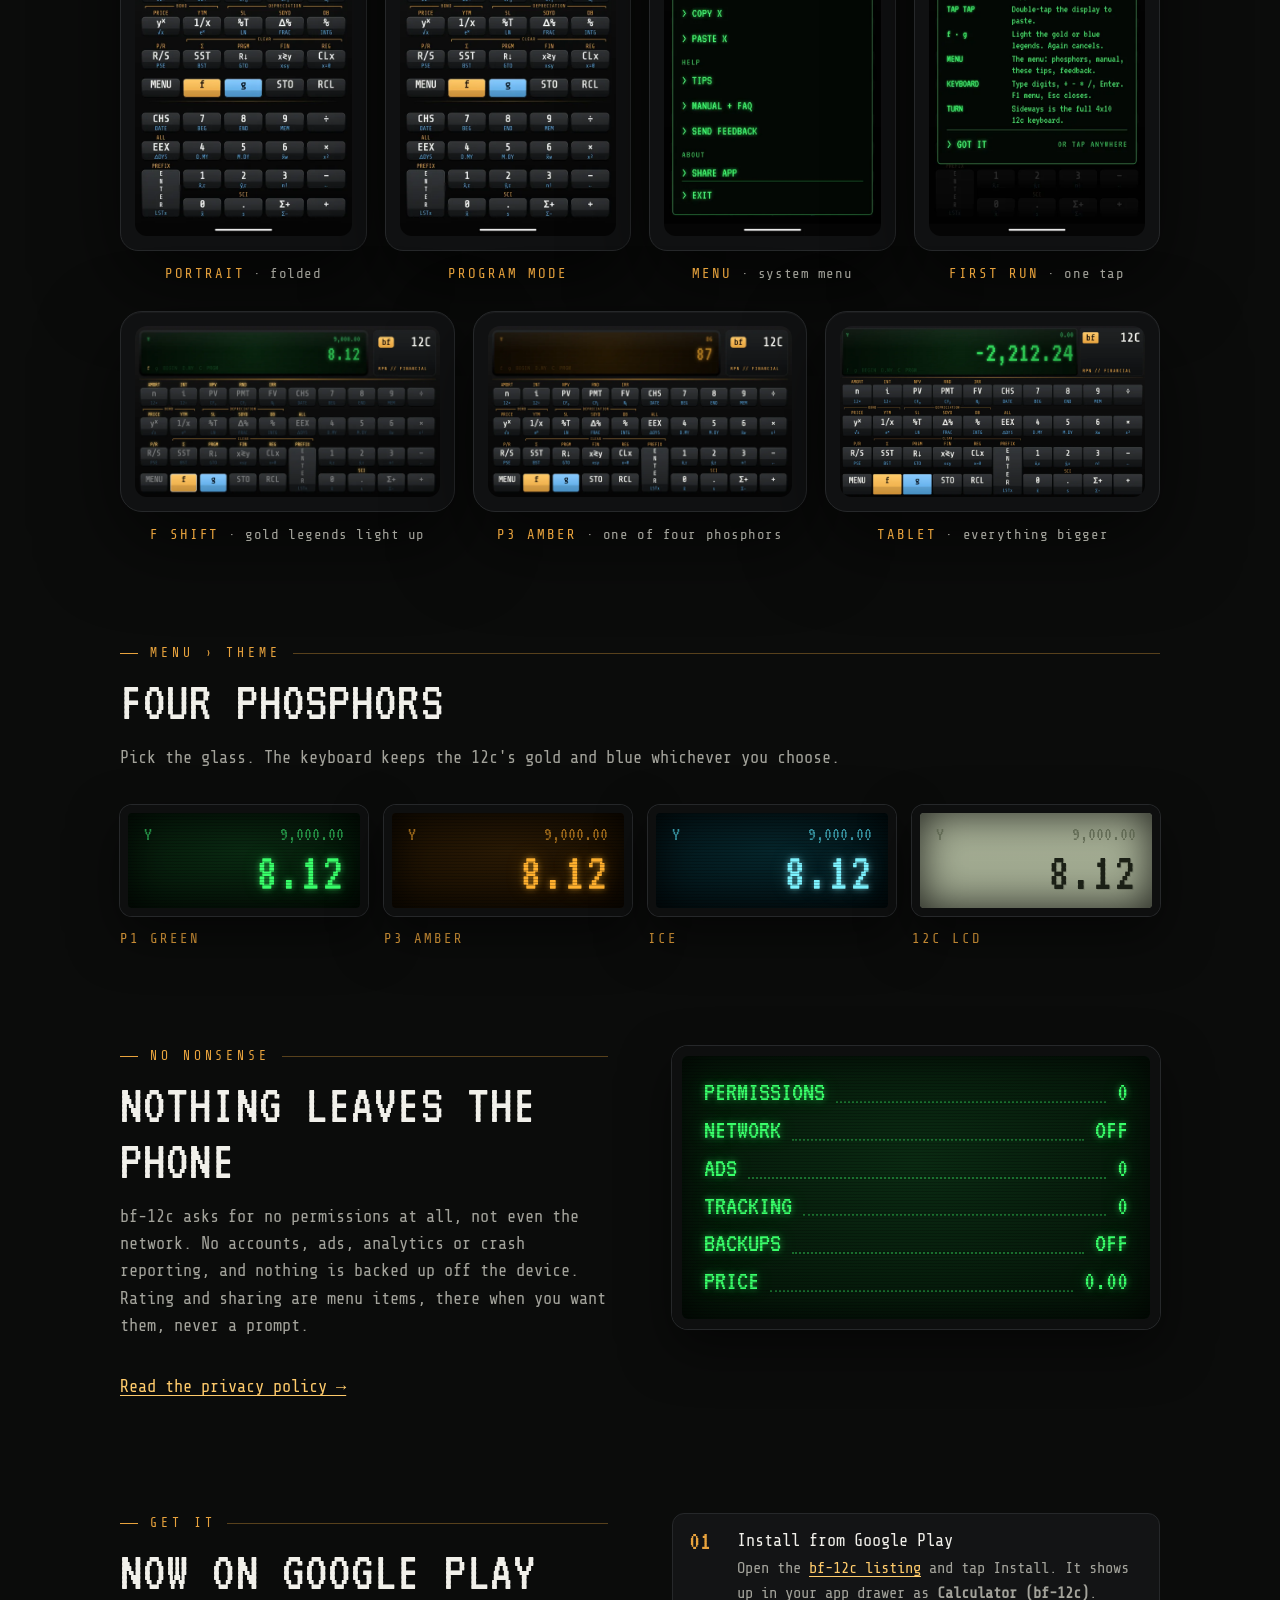
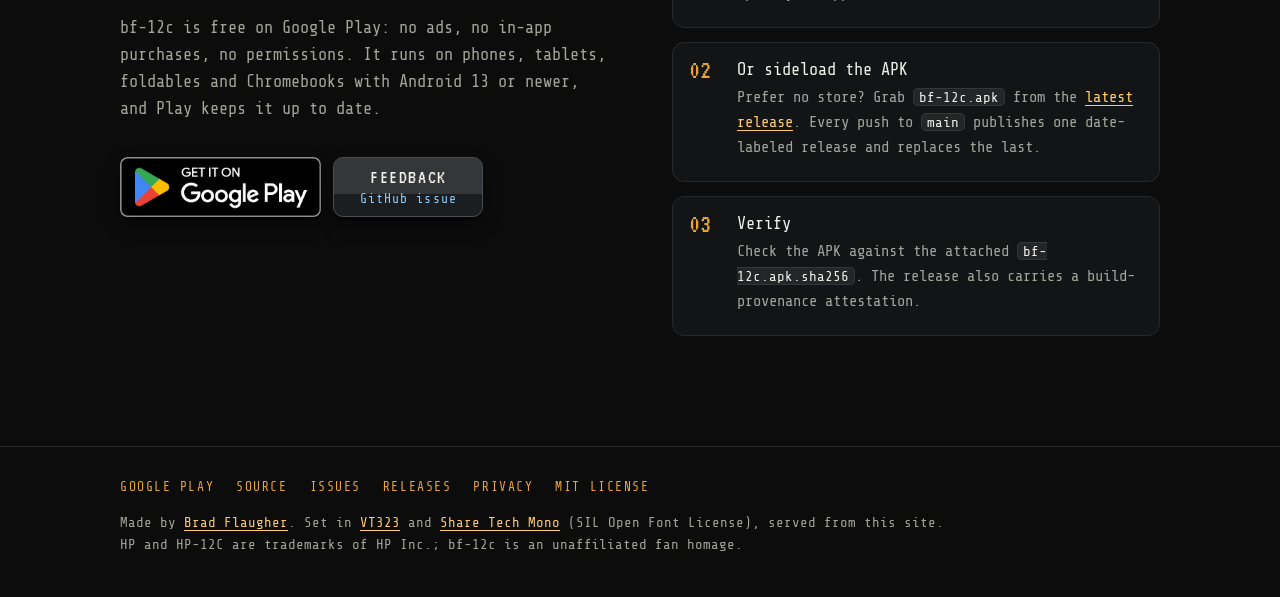
==== commit 356ee814: "Link the Google Play listing from the README and website bf-12c is live on Google Play. Lead with th" ====
--- a/site/index.html
+++ b/site/index.html
@@ -48,9 +48,10 @@
           <hr class="rule">
           <p class="lede">A hyper-modern Android calculator and homage to the HP-12C. Real RPN, the real 12c keyboard key for key, 34 significant digits in every register, and an 80s green-screen display. It shows up in your app drawer as <strong>Calculator (bf-12c)</strong>.</p>
           <div class="keys">
-            <a class="key f" href="#get">GET IT<small>free · Android 13+</small></a>
+            <a class="play" href="https://play.google.com/store/apps/details?id=com.bradflaugher.bf12c"><img src="img/google-play-badge.png" width="564" height="168" alt="Get it on Google Play"></a>
             <a class="key g" href="https://github.com/bradflaugher/bf-12c">SOURCE<small>MIT · GitHub</small></a>
           </div>
+          <p class="fine">Free · no ads · Android 13 or newer</p>
         </div>
 
         <figure>
@@ -197,17 +198,17 @@
       <div class="wrap split">
         <div>
           <p class="eyebrow">Get it</p>
-          <h2>Install bf-12c</h2>
-          <p class="intro">bf-12c is in closed testing on Google Play and isn't publicly listed there yet. Until it is, sideload the APK from GitHub. It needs Android 13 or newer.</p>
+          <h2>Now on Google Play</h2>
+          <p class="intro">bf-12c is free on Google Play: no ads, no in-app purchases, no permissions. It runs on phones, tablets, foldables and Chromebooks with Android 13 or newer, and Play keeps it up to date.</p>
           <div class="keys">
-            <a class="key f" href="https://github.com/bradflaugher/bf-12c/releases/latest">LATEST APK<small>bf-12c.apk</small></a>
+            <a class="play" href="https://play.google.com/store/apps/details?id=com.bradflaugher.bf12c"><img src="img/google-play-badge.png" width="564" height="168" alt="Get it on Google Play"></a>
             <a class="key" href="https://github.com/bradflaugher/bf-12c/issues/new">FEEDBACK<small>GitHub issue</small></a>
           </div>
         </div>
         <ol class="steps">
-          <li><h3>Download</h3><p>Grab <code>bf-12c.apk</code> from the <a href="https://github.com/bradflaugher/bf-12c/releases/latest">latest release</a>. Every push to <code>main</code> publishes one date-labeled release and replaces the last.</p></li>
-          <li><h3>Verify</h3><p>Check it against the attached <code>bf-12c.apk.sha256</code>. The release also carries a build-provenance attestation.</p></li>
-          <li><h3>Install</h3><p>Open the APK and allow your browser or file manager to install it. Later releases install right over it.</p></li>
+          <li><h3>Install from Google Play</h3><p>Open the <a href="https://play.google.com/store/apps/details?id=com.bradflaugher.bf12c">bf-12c listing</a> and tap Install. It shows up in your app drawer as <strong>Calculator (bf-12c)</strong>.</p></li>
+          <li><h3>Or sideload the APK</h3><p>Prefer no store? Grab <code>bf-12c.apk</code> from the <a href="https://github.com/bradflaugher/bf-12c/releases/latest">latest release</a>. Every push to <code>main</code> publishes one date-labeled release and replaces the last.</p></li>
+          <li><h3>Verify</h3><p>Check the APK against the attached <code>bf-12c.apk.sha256</code>. The release also carries a build-provenance attestation.</p></li>
         </ol>
       </div>
     </section>
@@ -216,6 +217,7 @@
   <footer class="foot">
     <div class="wrap">
       <nav aria-label="Footer">
+        <a href="https://play.google.com/store/apps/details?id=com.bradflaugher.bf12c">Google Play</a>
         <a href="https://github.com/bradflaugher/bf-12c">Source</a>
         <a href="https://github.com/bradflaugher/bf-12c/issues">Issues</a>
         <a href="https://github.com/bradflaugher/bf-12c/releases/latest">Releases</a>
--- a/site/style.css
+++ b/site/style.css
@@ -147,6 +147,18 @@
 .key.g { background: linear-gradient(var(--blue-hi) 0 62%, var(--blue) 62%); color: #08192a; border-color: #a8d8ff; }
 .key.g small { color: #0d2a45; }
 
+/* The official Google Play badge, sized to sit beside the keys and pressed like one. */
+.play {
+  display: inline-flex; border-radius: 8px;
+  box-shadow: 0 3px 0 #050505, 0 8px 18px rgb(0 0 0 / 0.4);
+  transition: transform 0.06s, box-shadow 0.06s, filter 0.06s;
+}
+.play img { display: block; width: auto; height: 60px; }
+.play:hover { filter: brightness(1.12); }
+.play:active { transform: translateY(2px); box-shadow: 0 1px 0 #050505, 0 3px 8px rgb(0 0 0 / 0.4); }
+.play:focus-visible { outline: 2px solid var(--ink); outline-offset: 3px; }
+.fine { color: var(--muted); font-size: 14px; letter-spacing: 0.06em; margin: 14px 0 0; }
+
 /* ── Device frame ──────────────────────────────────────────────────────── */
 
 .device {
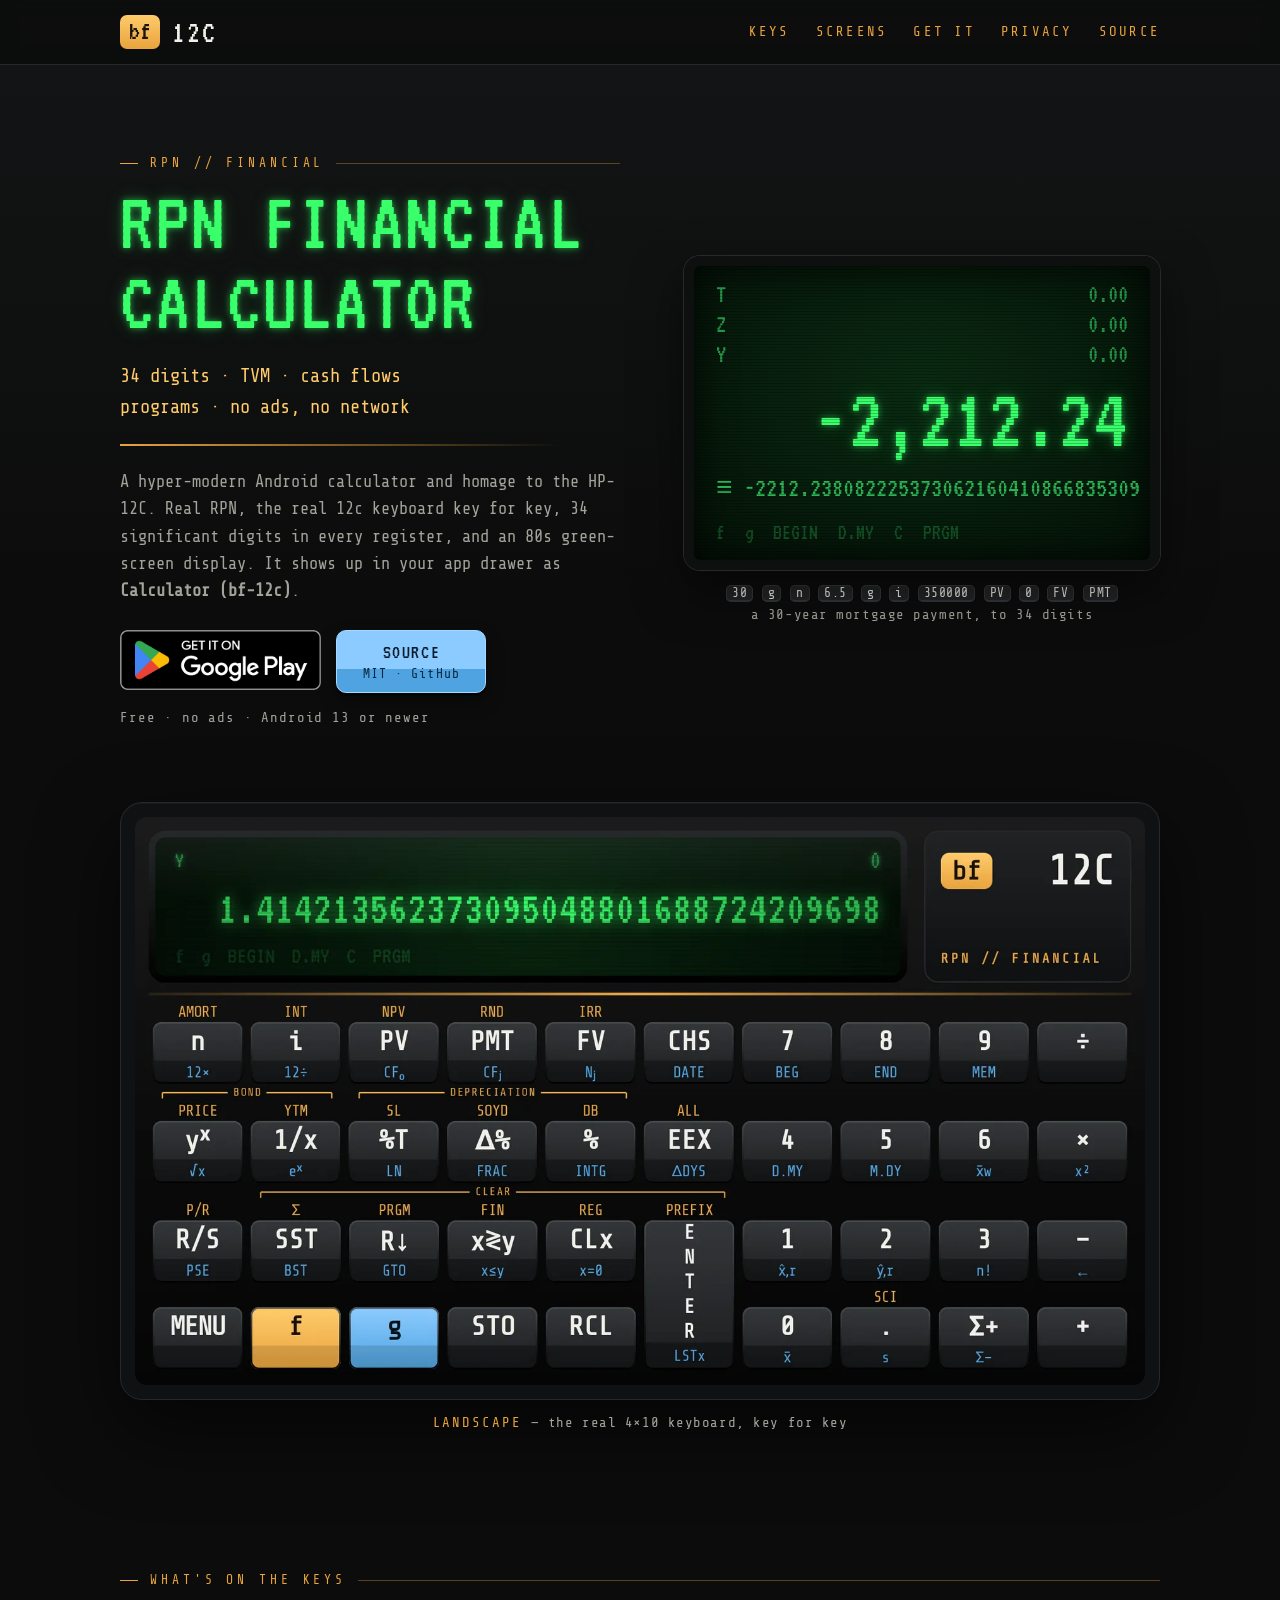
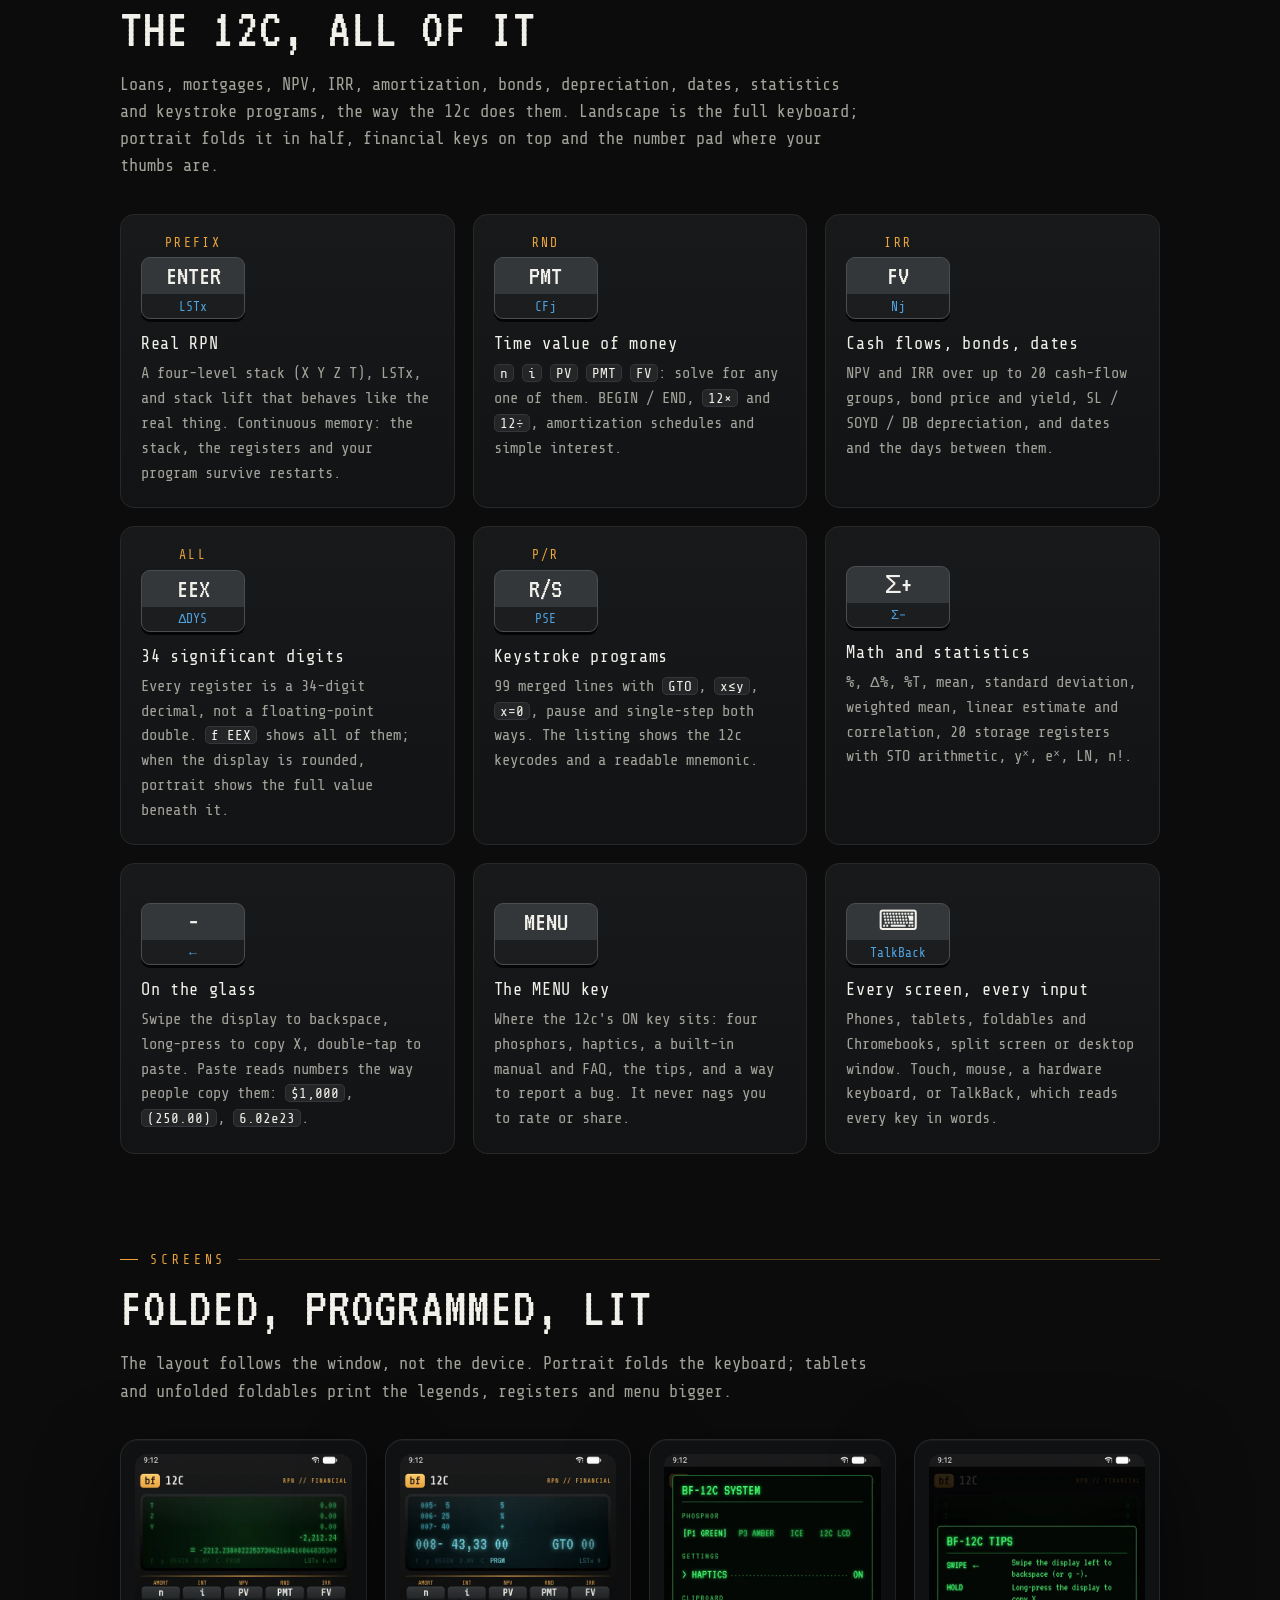
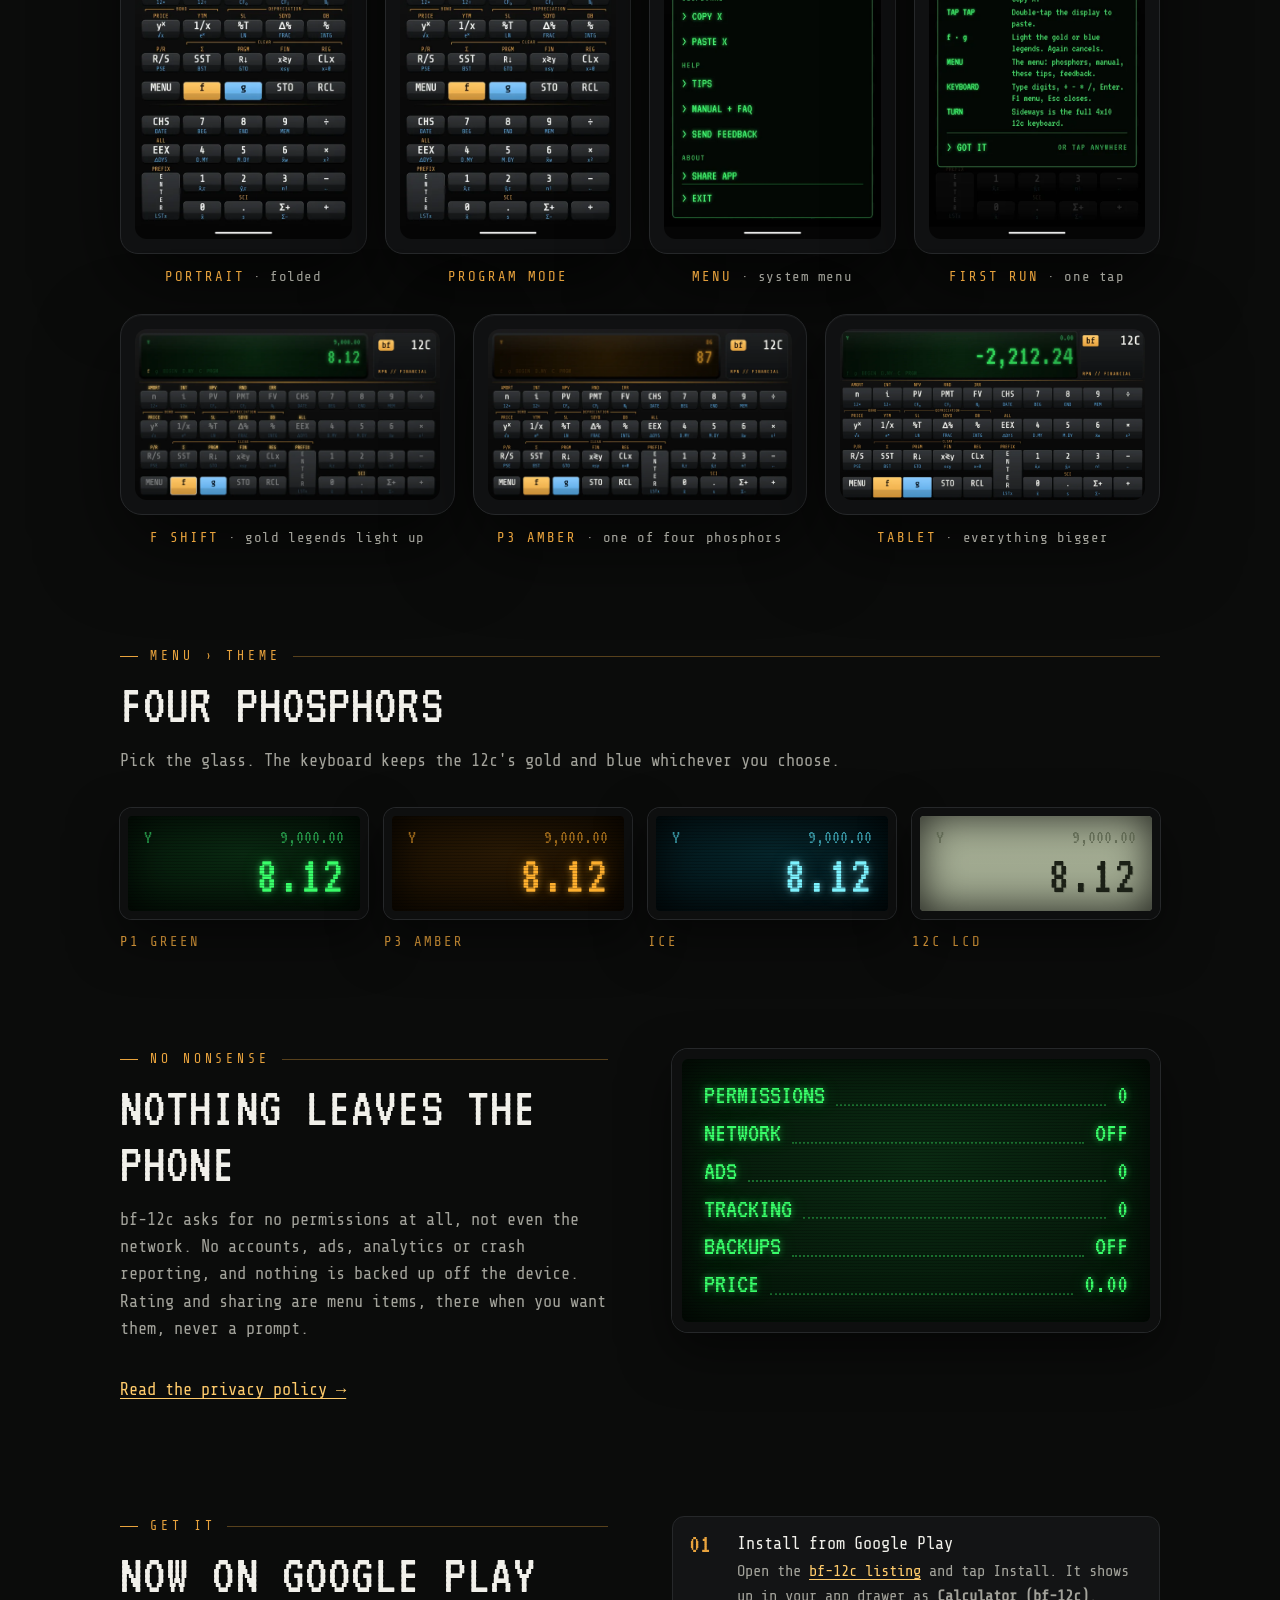
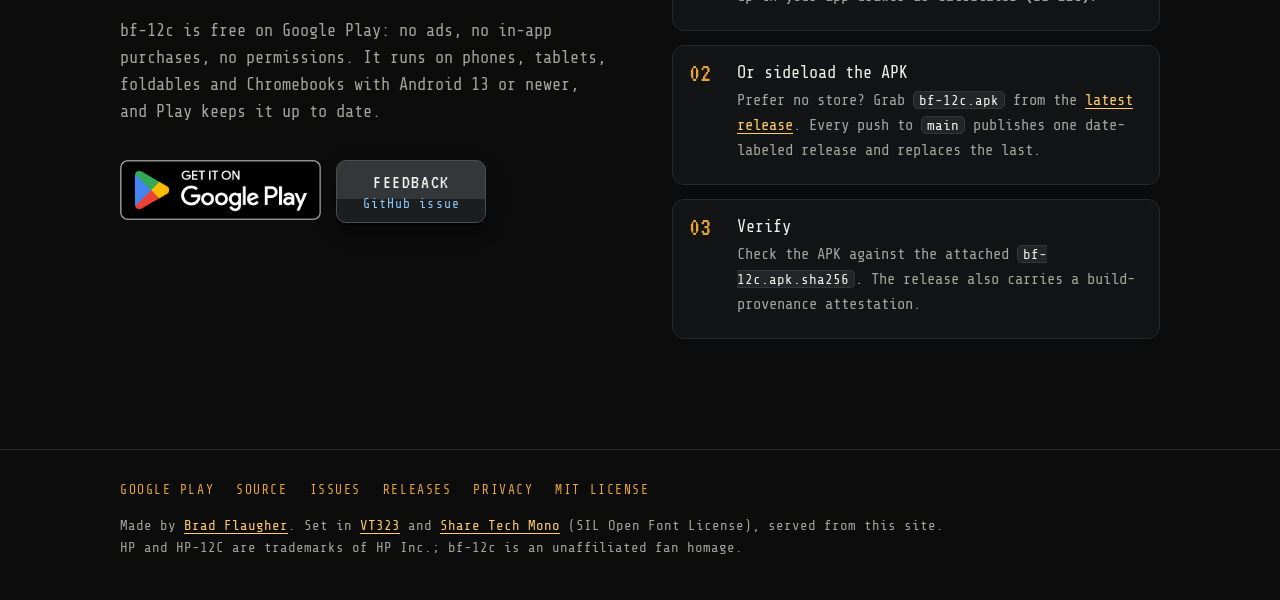
==== commit b63ee60a: "Site: version the stylesheet link by its content hash GitHub Pages lets browsers cache style.css for" ====
--- a/site/index.html
+++ b/site/index.html
@@ -20,7 +20,7 @@
   <link rel="icon" type="image/png" sizes="192x192" href="img/icon-192.png">
   <link rel="apple-touch-icon" href="apple-touch-icon.png">
   <link rel="preload" href="fonts/vt323.woff2" as="font" type="font/woff2" crossorigin>
-  <link rel="stylesheet" href="style.css">
+  <link rel="stylesheet" href="style.css?v=8e25b05ecf">
 </head>
 <body>
   <a class="skip" href="#main">Skip to content</a>
--- a/site/style.css
+++ b/site/style.css
@@ -147,15 +147,14 @@
 .key.g { background: linear-gradient(var(--blue-hi) 0 62%, var(--blue) 62%); color: #08192a; border-color: #a8d8ff; }
 .key.g small { color: #0d2a45; }
 
-/* The official Google Play badge, sized to sit beside the keys and pressed like one. */
-.play {
-  display: inline-flex; border-radius: 8px;
-  box-shadow: 0 3px 0 #050505, 0 8px 18px rgb(0 0 0 / 0.4);
-  transition: transform 0.06s, box-shadow 0.06s, filter 0.06s;
-}
+/* The official Google Play badge, untouched. Google's guidelines forbid
+   recoloring it and keep a clear space of a quarter of its height (15px)
+   around it, so it gets no shadow and its margins plus the 12px .keys gap
+   hold neighbors at 15px. */
+.play { display: inline-flex; margin: 0 3px 3px 0; transition: transform 0.06s; }
 .play img { display: block; width: auto; height: 60px; }
-.play:hover { filter: brightness(1.12); }
-.play:active { transform: translateY(2px); box-shadow: 0 1px 0 #050505, 0 3px 8px rgb(0 0 0 / 0.4); }
+.play:hover { transform: translateY(-1px); }
+.play:active { transform: translateY(1px); }
 .play:focus-visible { outline: 2px solid var(--ink); outline-offset: 3px; }
 .fine { color: var(--muted); font-size: 14px; letter-spacing: 0.06em; margin: 14px 0 0; }
 
